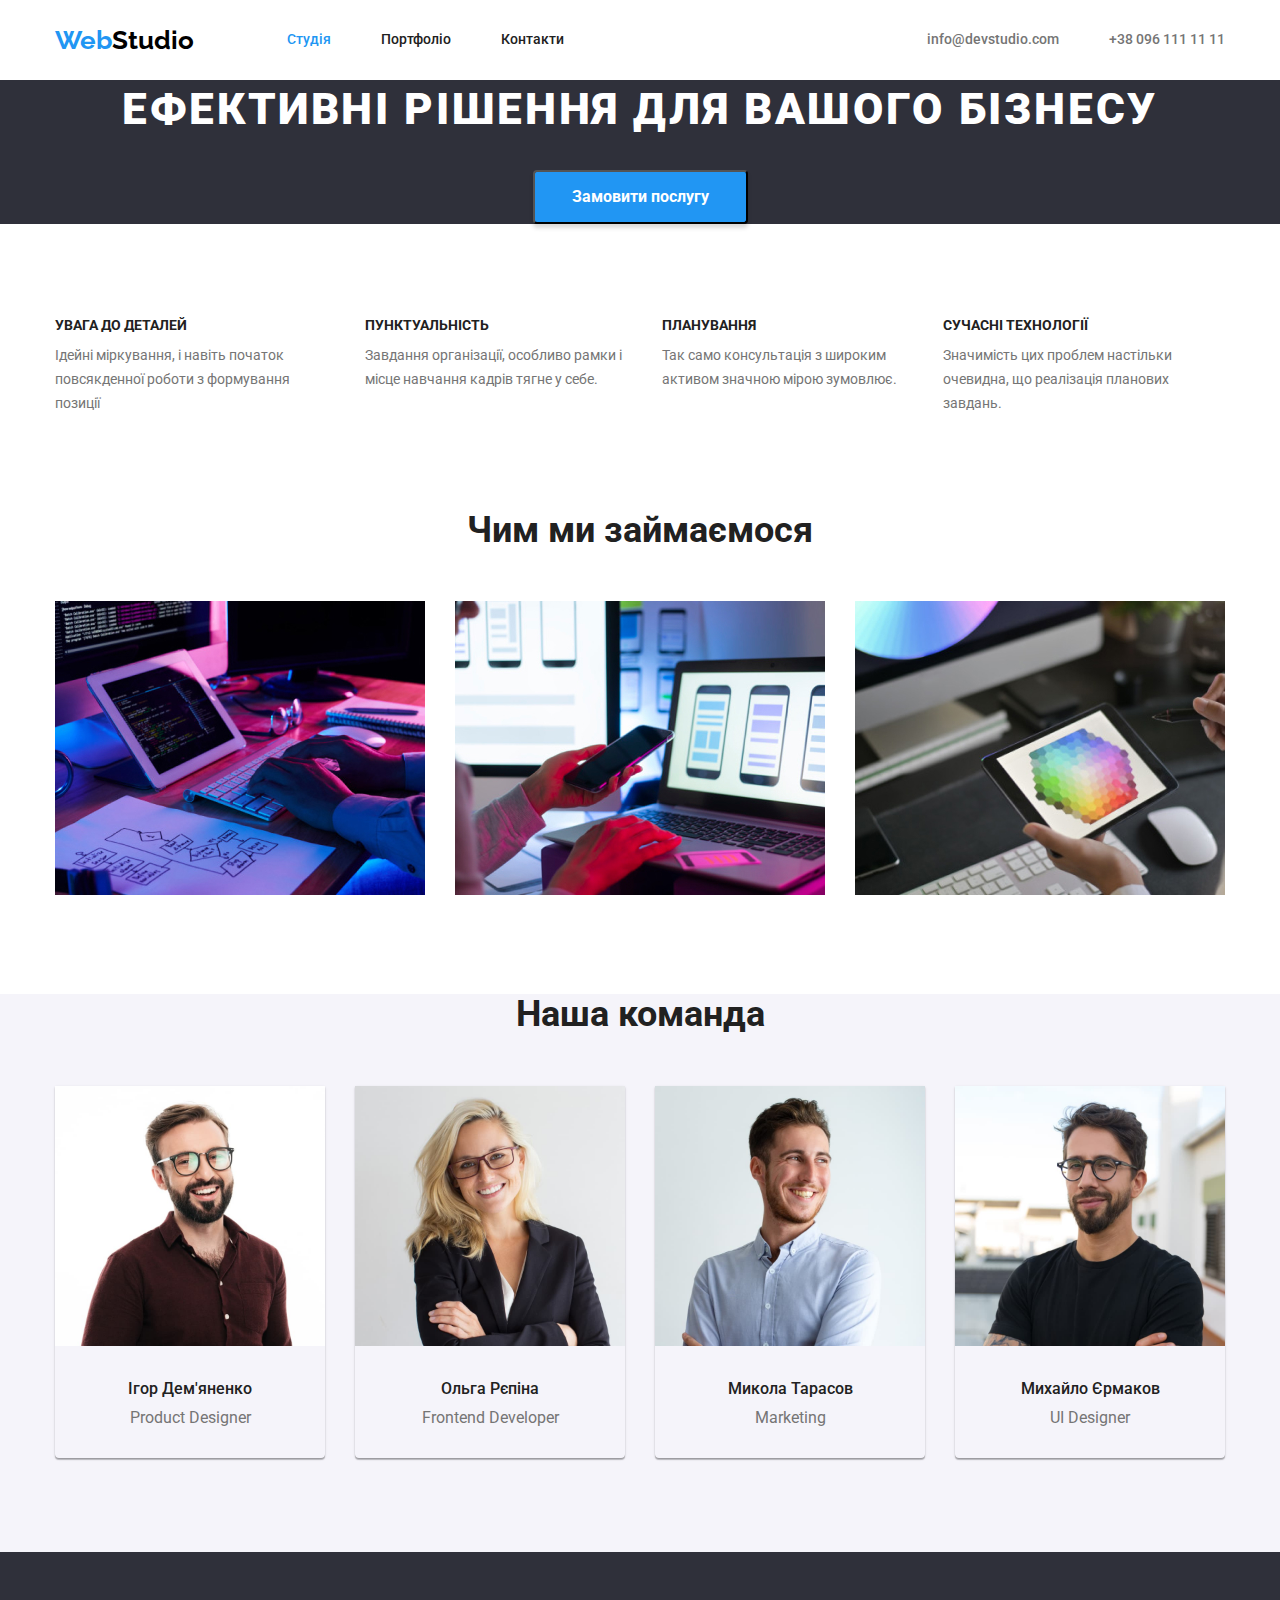
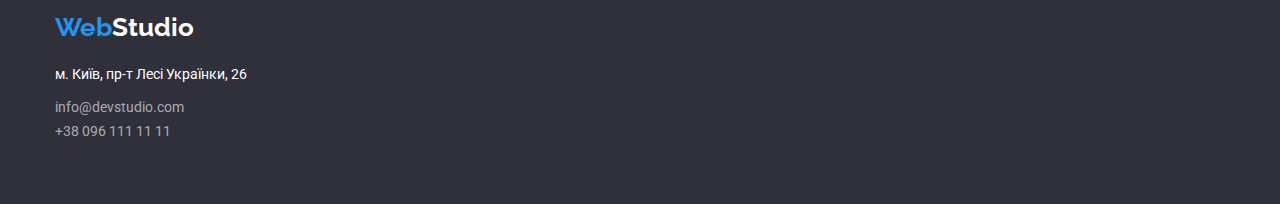
==== index.html @ 4d45c973 "start work" ====
<!DOCTYPE html>
<html lang="uk">

<head>
  <meta charset="UTF-8">
  <meta http-equiv="X-UA-Compatible" content="IE=edge">
  <meta name="viewport" content="width=device-width, initial-scale=1.0">
  <!-- <link rel="preconnect" href="https://fonts.googleapis.com">
  <link rel="preconnect" href="https://fonts.gstatic.com" crossorigin> -->
  <link href="https://fonts.googleapis.com/css2?family=Raleway:wght@700&family=Roboto:wght@400;500;700;900&display=swap"
    rel="stylesheet">
  <link rel="stylesheet" href="https://cdnjs.cloudflare.com/ajax/libs/modern-normalize/1.1.0/modern-normalize.min.css">
  <title>WebStudio Студия</title>
  <link rel="stylesheet" href="./css/styles.css">
</head>

<body>
  <!-- шапка сайта с навигацией -->
  <header class="page-header">
 <div class="container inner">
    <nav class="main-nav">
      <a href="./index.html" class="logo link">
        <p lang="en"><span>Web</span>Studio</p>
      </a>
      <ul class="site-nav list">
        <li class="item"><a href="./index.html" class="link current">
            Студія</a></li>
        <li class="item"><a href="./portfolio.html" class="link">Портфоліо</a></li>
        <li class="item"> <a href="" class="link">Контакти</a></li>
      </ul>
    </nav>
  
    <ul class="address-nav list">
      <li class="item"><a href="mailto:info@devstudio.com" class="link">info@devstudio.com</a></li>
      <li class="item"><a href="tel:+380961111111" class="link">+38 096 111 11 11</a></li>
    </ul>
  </div>
  </header>
  <main>
    <!-- секция 1 с фото рекламы -->
    <section class="deskription">
      <div class="containet">
      <h1 class="deskription-title">Ефективні рішення для вашого бізнесу</h1>
      <button type="button" class="deskription-button link">Замовити послугу</button>
    </div>
    </section>
    <!-- секция с описанием работы -->
    <section class="section">
      <div class="container">
      <!-- скрить заголовок -->
      <h2 class="section-title hide">особливості</h2>
      <ul class="feature-list list">
        <li class="item">
          <h3 class="title">УВАГА ДО ДЕТАЛЕЙ</h3>
          <p>
            Ідейні міркування, і навіть початок повсякденної роботи з
            формування позиції
          </p>
        </li>
        <li class="item">
          <h3 class="title">ПУНКТУАЛЬНІСТЬ</h3>
          <p>
            Завдання організації, особливо рамки і місце навчання кадрів тягне
            у себе.
          </p>
        </li>
        <li class="item">
          <h3 class="title">ПЛАНУВАННЯ</h3>
          <p>
            Так само консультація з широким активом значною мірою зумовлює.
          </p>
        </li>
        <li class="item">
          <h3 class="title">СУЧАСНІ ТЕХНОЛОГІЇ</h3>
          <p>
            Значимість цих проблем настільки очевидна, що реалізація планових
            завдань.
          </p>
        </li>
      </ul>
    </div>
    </section>
    <!-- секция с примерами работы -->
    <section class="section">
      <div class="container">
      <h2 class="section-title">Чим ми займаємося</h2>
      <ul class="work list">
        <li class="item">
          <img src="./images/box1.jpg" alt="Компьютерною розробкою" width="370">
        </li>
        <li class="item">
          <img src="./images/box2.jpg" alt="Розробка для мобільних" width="370">
        </li>
        <li class="item">
          <img src="./images/box3.jpg" alt="Розробка для планшетыв" width="370">
        </li>
      </ul>
    </div>
    </section>
    <!-- секция  о нас -->
    <section class="section about">
      <div class="container ">
      <h2 class="section-title">Наша команда</h2>
      <ul class="about-list list">
        <li class="item">
          <img src="./images/faсe12.jpg" alt="Ігор Дем'яненко" width="270">
          <h3 class="title">Ігор Дем'яненко</h3>
          <p lang="en">Product Designer</p>
        </li>
        <li class="item">
          <img src="./images/faсe22.jpg" alt="Ольга Рєпіна" width="270">
          <h3 class="title">Ольга Рєпіна</h3>
          <p lang="en">Frontend Developer</p>
        </li>
        <li class="item">
          <img src="./images/faсe32.jpg" alt="Микола Тарасов" width="270">
          <h3 class="title">Микола Тарасов</h3>
          <p lang="en">Marketing</p>
        </li>
        <li class="item">
          <img src="./images/faсe42.jpg" alt="Михайло Єрмаков" width="270">
          <h3 class="title">Михайло Єрмаков</h3>
          <p lang="en">UI Designer</p>
        </li>
      </ul>
    </div>
    </section>
  </main>
  <!-- футер -->
  <footer class="footer">
    <!-- <section> -->
      <div class="container">
    <a href="./index.html" class="footer-logo link"><span>Web</span>Studio</a>
    <address class="address-list">
      <p>м. Київ, пр-т Лесі Українки, 26</p>
      <ul class="footer-list list">
        <li><a href="mailto:info@devstudio.com" class="link">info@devstudio.com</a></li>
        <li><a href="tel:+380961111111" class="link">+38 096 111 11 11</a></li>
      </ul>
    </address>
  </div>
    <!-- </section> -->
  </footer>
</body>

</html>
---- css/styles.css ----
:root {
  --primary-text-color: #757575;
  --title-text-color: #212121;
  --accent-color: #2196f3;
  --white-color: #ffffff;
  --color-bg-footer: #2f303a;
  --color-about: #f5f4fa;
  --text-link-footer: rgba(255, 255, 255, 0.6);
  --text-logo-header: #000000;
  --color-box-shadow: 0px 4px 4px rgba(0, 0, 0, 0.15);
  --portfolio-card-borded: #eeeeee;
}

body {
  background-color: var(--white-color);
  color: var(--primary-text-color);
  font-family: "Roboto", sans-serif;
}

.link {
  text-decoration: none;
  color: inherit;
}

.list {
  list-style: none;
  padding: 0;
  margin: 0;
}
/* цвет основного текста #757575 */
/* вторичный цвет текста #212121 */
/* синий цвет #2196F3 */
/* цвет телефона и email футере rgba(255, 255, 255, 0.6); */
/* белый цвет #ffffff */
/* цвет лого в header #000000 */
/* цвет футера и мейн #2F303A; */
/* цвет секции о нас  #F5F4FA */

/* шапка сайта с навигацией  */
/* логотип */
/* .page-header{
  background-color: rgb(186, 208, 186);
} */
.container {
  margin-left: auto;
  margin-right: auto;
  width: 1200px;
  /* outline: 3px solid red; */
  padding-left: 15px;
  padding-right: 15px;
}
.logo {
  /* display: inline-block; */
  color: var(--text-logo-header);
  font-family: "Raleway", sans-serif;
  font-weight: 700;
  font-size: 26px;
  line-height: 1.19;
  /* background-color: green; */
}

.logo > p {
  margin: 0;
  padding: 0;
}
.logo span {
  color: var(--accent-color);
}

/* блок навигации */

.main-nav {
  display: flex;
  align-items: center;
}
.site-nav {
  display: flex;
  align-items: center;
  margin-left: 93px;
}
.site-nav .item + .item {
  margin-left: 50px;
}
/* .site-nav .item:not(:last-child){
  margin-right: 50px;

  background-color: green;
} */
.site-nav .link {
  display: block;
  color: var(--title-text-color);
  font-weight: 500;
  font-size: 14px;
  line-height: 1.14;
  padding: 32px 0 32px;
}

.site-nav .link:hover,
.site-nav .link:focus {
  color: var(--accent-color);
}

.site-nav .link.current {
  color: var(--accent-color);
}

/* блок адреса и телефона */
/* .address-nav{
  background-color: cyan;
} */

.address-nav {
  display: flex;
  align-items: center;
  margin-left: auto;
}
.address-nav .link {
  display: block;
  color: var(--primary-text-color);
  font-weight: 500;
  font-size: 14px;
  line-height: 1.14;
  padding: 32px 0 32px;
}

.address-nav .link:hover,
.address-nav .link:focus {
  color: var(--accent-color);
}

.address-nav .item + .item {
  margin-left: 50px;
}

.inner {
  display: flex;
  align-items: center;
}
/* блок майн */
/* блок секция */
/* Deskription */
.deskription {
  background-color: var(--color-bg-footer);
  text-align: center;
  margin-bottom: 94px;
}

.deskription-title {
  margin: 0;
  color: var(--white-color);
  background-color: var(--color-bg-footer);
  font-weight: 900;
  font-size: 44px;
  line-height: 1.36;
  text-align: center;
  letter-spacing: 0.06em;
  text-transform: uppercase;
}
/* button */
.deskription-button {
  display: inline-block;
  margin-top: 30px;
  min-width: 215px;
  box-shadow: var(--color-box-shadow);
  border-radius: 4px;
  padding: 10px 32px;

  color: var(--white-color);
  background-color: var(--accent-color);
  font-weight: 700;
  font-size: 16px;
  line-height: 1.88;
  cursor: pointer;
  text-align: center;
}

/* цвет заголовков всех секций */
.section-title {
  color: var(--title-text-color);
  font-weight: 700;
  font-size: 36px;
  line-height: 1.16;
  text-align: center;
  margin: 0 0 50px;
  padding: 0;
}

.hide {
  display: none;
}

/* feature */
.section {
  padding-bottom: 94px;
}

.feature-list p {
  margin: 0;
  padding: 0;
}

.feature-list {
  display: flex;
  margin: 0;
  padding: 0;
  color: var(--primary-text-color);
  font-weight: 400;
  font-size: 14px;
  line-height: 1.71;
}
.feature-list .item + .item {
  margin-left: 30px;
}
.feature-list .title {
  margin: 0 0 10px;
  color: var(--title-text-color);
  font-weight: 700;
  font-size: 14px;
  line-height: 1.14;
  text-transform: uppercase;
}
/* work */
.work {
  display: flex;
}
.work .item + .item {
  margin-left: 30px;
}
/* about */
.about {
  background-color: var(--color-about);
}

.about-list {
  display: flex;
  color: var(--primary-text-color);
  font-weight: 400;
  font-size: 16px;
  line-height: 1.18;
  text-align: center;
}

.about-list .title {
  color: var(--title-text-color);
  font-weight: 500;
  font-size: 16px;
  line-height: 1.18;
  text-align: center;
  margin: 30px 0 0 0;
}
.about-list .item {
  box-shadow: 0px 1px 3px rgba(0, 0, 0, 0.12), 0px 1px 1px rgba(0, 0, 0, 0.14),
    0px 2px 1px rgba(0, 0, 0, 0.2);
  border-radius: 0px 0px 4px 4px;
}
.about-list p {
  margin: 10px 0 30px 0;
}

.about-list .item + .item {
  margin-left: 30px;
}
/* footer */
.footer {
  background-color: var(--color-bg-footer);
}

.footer-logo {
  display: inline-block;
  color: var(--white-color);
  font-family: "Raleway", sans-serif;
  font-weight: 700;
  font-size: 26px;
  line-height: 1.19;
  margin-top: 60px;
}

.footer-logo span {
  color: var(--accent-color);
}

.address-list {
  color: var(--white-color);
  font-weight: 400;
  font-size: 14px;
  line-height: 1.71;
  font-style: normal;
  margin-top: 20px;
}
.address-list p {
  margin: 9px 0 0 0;
}

.address-list .link {
  display: inline-block;
  color: var(--text-link-footer);
}

.footer-list {
  margin: 9px 0 0 0;
  padding-bottom: 60px;

  font-weight: 400;
  font-size: 14px;
  line-height: 1.71;
  font-style: normal;
}
.footer-list .link:hover,
.footer-list .link:focus {
  color: var(--accent-color);
}

/* PORTFOLIO */
.portfolio-box {
  padding-top: 79px;
  padding-bottom: 94px;
}
.section-filtr {
  display: flex;
  align-items: center;
  justify-content: center;
  margin-bottom: 50px;
}
.btn {
  display: inline-block;
  color: var(--title-text-color);
  background-color: var(--color-about);
  font-weight: 500;
  font-size: 16px;
  line-height: 1.62;
  text-align: center;
  cursor: pointer;
  min-width: 73px;
  padding: 6px 22px;

  border-radius: 4px;
  border: transparent;
}

.btn.primary {
  color: var(--white-color);
  background-color: var(--accent-color);
  box-shadow: 0px 3px 1px rgba(0, 0, 0, 0.1), 0px 1px 2px rgba(0, 0, 0, 0.08),
    0px 2px 2px rgba(0, 0, 0, 0.12);
}

.btn.secondary {
  color: var(--title-text-color);
  background-color: var(--color-about);
}
.section-filtr .btn:hover,
.section-filtr .btn:focus {
  color: var(--white-color);
  background-color: var(--accent-color);
  box-shadow: 0px 3px 1px rgba(0, 0, 0, 0.1), 0px 1px 2px rgba(0, 0, 0, 0.08),
    0px 2px 2px rgba(0, 0, 0, 0.12);
}

.section-filtr .item + .item {
  margin-left: 8px;
}
/* стили карточек */
.portfolio-list {
  display: flex;
  flex-wrap: wrap;

  /* justify-content: space-between; */
}
.portfolio-list .wrapper {
  font-size: 16px;
}
.portfolio-list .title {
  color: var(--title-text-color);
  font-weight: 700;
  font-size: 18px;
  line-height: 2;
  margin: 20px 0 0 0;
}
.portfolio-list p {
  margin: 4px 0 20px 0;
}
.portfolio-item {
  width: 370px;
  margin-right: 30px;
  margin-bottom: 30px;

  border: 1px solid var(--portfolio-card-borded);
}
.portfolio-item:nth-child(3n) {
  margin-right: 0;
}

.portfolio-item:nth-last-child(-n + 3) {
  margin-bottom: 0;
}
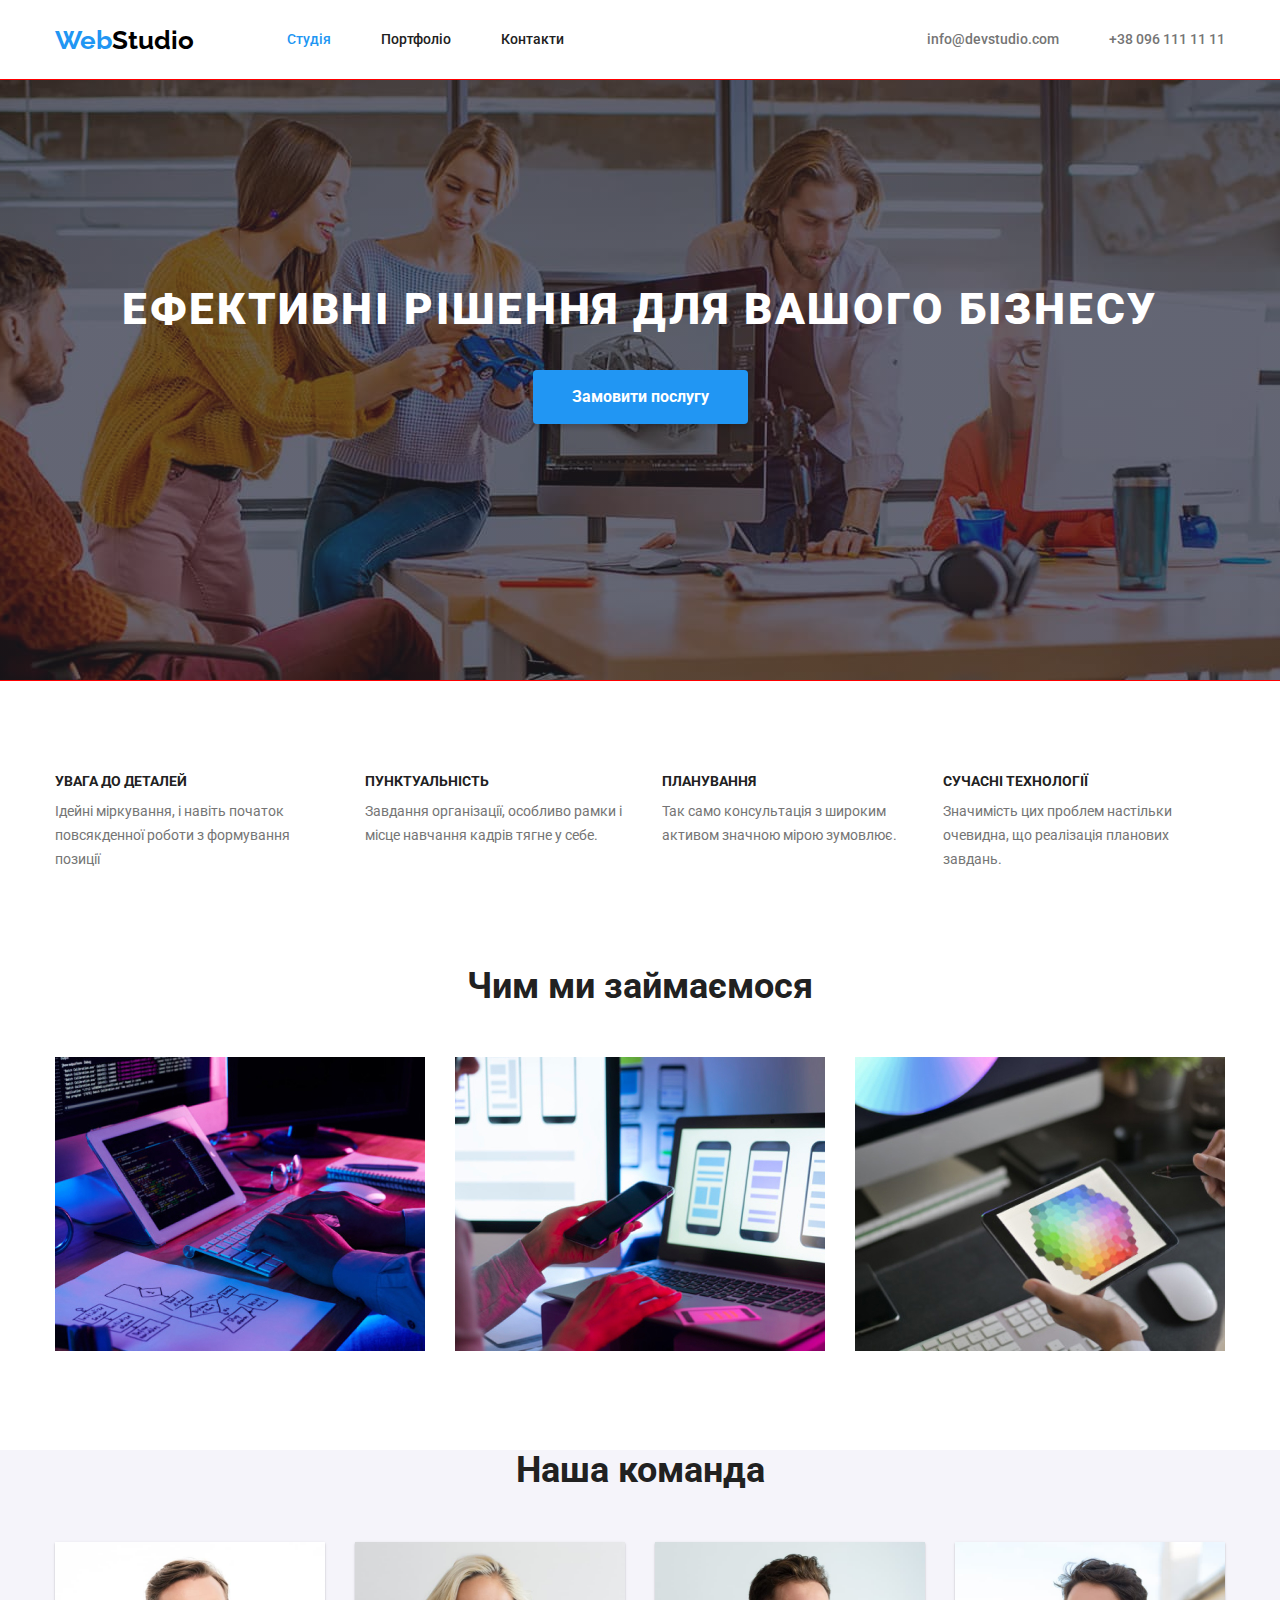
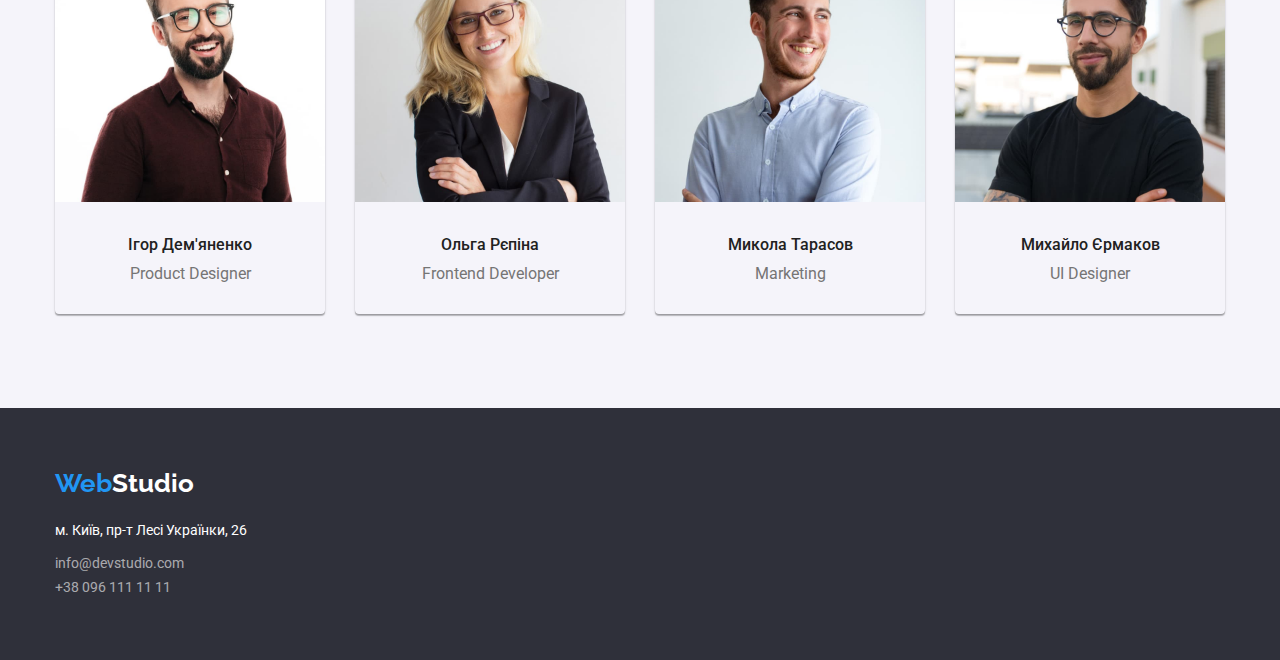
==== commit 64d6699b: "add icon" ====
--- a/index.html
+++ b/index.html
@@ -17,128 +17,128 @@
 <body>
   <!-- шапка сайта с навигацией -->
   <header class="page-header">
- <div class="container inner">
-    <nav class="main-nav">
-      <a href="./index.html" class="logo link">
-        <p lang="en"><span>Web</span>Studio</p>
-      </a>
-      <ul class="site-nav list">
-        <li class="item"><a href="./index.html" class="link current">
-            Студія</a></li>
-        <li class="item"><a href="./portfolio.html" class="link">Портфоліо</a></li>
-        <li class="item"> <a href="" class="link">Контакти</a></li>
+    <div class="container inner">
+      <nav class="main-nav">
+        <a href="./index.html" class="logo link">
+          <p lang="en"><span>Web</span>Studio</p>
+        </a>
+        <ul class="site-nav list">
+          <li class="item"><a href="./index.html" class="link current">
+              Студія</a></li>
+          <li class="item"><a href="./portfolio.html" class="link">Портфоліо</a></li>
+          <li class="item"> <a href="" class="link">Контакти</a></li>
+        </ul>
+      </nav>
+
+      <ul class="address-nav list">
+        <li class="item"><a href="mailto:info@devstudio.com" class="link">info@devstudio.com</a></li>
+        <li class="item"><a href="tel:+380961111111" class="link">+38 096 111 11 11</a></li>
       </ul>
-    </nav>
-  
-    <ul class="address-nav list">
-      <li class="item"><a href="mailto:info@devstudio.com" class="link">info@devstudio.com</a></li>
-      <li class="item"><a href="tel:+380961111111" class="link">+38 096 111 11 11</a></li>
-    </ul>
-  </div>
+    </div>
   </header>
   <main>
     <!-- секция 1 с фото рекламы -->
-    <section class="deskription">
+    <section class="deskription overlay">
       <div class="containet">
-      <h1 class="deskription-title">Ефективні рішення для вашого бізнесу</h1>
-      <button type="button" class="deskription-button link">Замовити послугу</button>
-    </div>
+        <h1 class="deskription-title">Ефективні рішення для вашого бізнесу</h1>
+        <button type="button" class="deskription-button link">Замовити послугу</button>
+      </div>
     </section>
     <!-- секция с описанием работы -->
     <section class="section">
       <div class="container">
-      <!-- скрить заголовок -->
-      <h2 class="section-title hide">особливості</h2>
-      <ul class="feature-list list">
-        <li class="item">
-          <h3 class="title">УВАГА ДО ДЕТАЛЕЙ</h3>
-          <p>
-            Ідейні міркування, і навіть початок повсякденної роботи з
-            формування позиції
-          </p>
-        </li>
-        <li class="item">
-          <h3 class="title">ПУНКТУАЛЬНІСТЬ</h3>
-          <p>
-            Завдання організації, особливо рамки і місце навчання кадрів тягне
-            у себе.
-          </p>
-        </li>
-        <li class="item">
-          <h3 class="title">ПЛАНУВАННЯ</h3>
-          <p>
-            Так само консультація з широким активом значною мірою зумовлює.
-          </p>
-        </li>
-        <li class="item">
-          <h3 class="title">СУЧАСНІ ТЕХНОЛОГІЇ</h3>
-          <p>
-            Значимість цих проблем настільки очевидна, що реалізація планових
-            завдань.
-          </p>
-        </li>
-      </ul>
-    </div>
+        <!-- скрить заголовок -->
+        <h2 class="section-title hide">особливості</h2>
+        <ul class="feature-list list">
+          <li class="item">
+            <h3 class="title">УВАГА ДО ДЕТАЛЕЙ</h3>
+            <p>
+              Ідейні міркування, і навіть початок повсякденної роботи з
+              формування позиції
+            </p>
+          </li>
+          <li class="item">
+            <h3 class="title">ПУНКТУАЛЬНІСТЬ</h3>
+            <p>
+              Завдання організації, особливо рамки і місце навчання кадрів тягне
+              у себе.
+            </p>
+          </li>
+          <li class="item">
+            <h3 class="title">ПЛАНУВАННЯ</h3>
+            <p>
+              Так само консультація з широким активом значною мірою зумовлює.
+            </p>
+          </li>
+          <li class="item">
+            <h3 class="title">СУЧАСНІ ТЕХНОЛОГІЇ</h3>
+            <p>
+              Значимість цих проблем настільки очевидна, що реалізація планових
+              завдань.
+            </p>
+          </li>
+        </ul>
+      </div>
     </section>
     <!-- секция с примерами работы -->
     <section class="section">
       <div class="container">
-      <h2 class="section-title">Чим ми займаємося</h2>
-      <ul class="work list">
-        <li class="item">
-          <img src="./images/box1.jpg" alt="Компьютерною розробкою" width="370">
-        </li>
-        <li class="item">
-          <img src="./images/box2.jpg" alt="Розробка для мобільних" width="370">
-        </li>
-        <li class="item">
-          <img src="./images/box3.jpg" alt="Розробка для планшетыв" width="370">
-        </li>
-      </ul>
-    </div>
+        <h2 class="section-title">Чим ми займаємося</h2>
+        <ul class="work list">
+          <li class="item">
+            <img src="./images/box1.jpg" alt="Компьютерною розробкою" width="370">
+          </li>
+          <li class="item">
+            <img src="./images/box2.jpg" alt="Розробка для мобільних" width="370">
+          </li>
+          <li class="item">
+            <img src="./images/box3.jpg" alt="Розробка для планшетыв" width="370">
+          </li>
+        </ul>
+      </div>
     </section>
     <!-- секция  о нас -->
     <section class="section about">
       <div class="container ">
-      <h2 class="section-title">Наша команда</h2>
-      <ul class="about-list list">
-        <li class="item">
-          <img src="./images/faсe12.jpg" alt="Ігор Дем'яненко" width="270">
-          <h3 class="title">Ігор Дем'яненко</h3>
-          <p lang="en">Product Designer</p>
-        </li>
-        <li class="item">
-          <img src="./images/faсe22.jpg" alt="Ольга Рєпіна" width="270">
-          <h3 class="title">Ольга Рєпіна</h3>
-          <p lang="en">Frontend Developer</p>
-        </li>
-        <li class="item">
-          <img src="./images/faсe32.jpg" alt="Микола Тарасов" width="270">
-          <h3 class="title">Микола Тарасов</h3>
-          <p lang="en">Marketing</p>
-        </li>
-        <li class="item">
-          <img src="./images/faсe42.jpg" alt="Михайло Єрмаков" width="270">
-          <h3 class="title">Михайло Єрмаков</h3>
-          <p lang="en">UI Designer</p>
-        </li>
-      </ul>
-    </div>
+        <h2 class="section-title">Наша команда</h2>
+        <ul class="about-list list">
+          <li class="item">
+            <img src="./images/faсe12.jpg" alt="Ігор Дем'яненко" width="270">
+            <h3 class="title">Ігор Дем'яненко</h3>
+            <p lang="en">Product Designer</p>
+          </li>
+          <li class="item">
+            <img src="./images/faсe22.jpg" alt="Ольга Рєпіна" width="270">
+            <h3 class="title">Ольга Рєпіна</h3>
+            <p lang="en">Frontend Developer</p>
+          </li>
+          <li class="item">
+            <img src="./images/faсe32.jpg" alt="Микола Тарасов" width="270">
+            <h3 class="title">Микола Тарасов</h3>
+            <p lang="en">Marketing</p>
+          </li>
+          <li class="item">
+            <img src="./images/faсe42.jpg" alt="Михайло Єрмаков" width="270">
+            <h3 class="title">Михайло Єрмаков</h3>
+            <p lang="en">UI Designer</p>
+          </li>
+        </ul>
+      </div>
     </section>
   </main>
   <!-- футер -->
   <footer class="footer">
     <!-- <section> -->
-      <div class="container">
-    <a href="./index.html" class="footer-logo link"><span>Web</span>Studio</a>
-    <address class="address-list">
-      <p>м. Київ, пр-т Лесі Українки, 26</p>
-      <ul class="footer-list list">
-        <li><a href="mailto:info@devstudio.com" class="link">info@devstudio.com</a></li>
-        <li><a href="tel:+380961111111" class="link">+38 096 111 11 11</a></li>
-      </ul>
-    </address>
-  </div>
+    <div class="container">
+      <a href="./index.html" class="footer-logo link"><span>Web</span>Studio</a>
+      <address class="address-list">
+        <p>м. Київ, пр-т Лесі Українки, 26</p>
+        <ul class="footer-list list">
+          <li><a href="mailto:info@devstudio.com" class="link">info@devstudio.com</a></li>
+          <li><a href="tel:+380961111111" class="link">+38 096 111 11 11</a></li>
+        </ul>
+      </address>
+    </div>
     <!-- </section> -->
   </footer>
 </body>
--- a/css/styles.css
+++ b/css/styles.css
@@ -140,6 +140,7 @@
 /* блок секция */
 /* Deskription */
 .deskription {
+  padding-top: 200px;
   background-color: var(--color-bg-footer);
   text-align: center;
   margin-bottom: 94px;
@@ -148,13 +149,24 @@
 .deskription-title {
   margin: 0;
   color: var(--white-color);
-  background-color: var(--color-bg-footer);
   font-weight: 900;
   font-size: 44px;
   line-height: 1.36;
   text-align: center;
   letter-spacing: 0.06em;
   text-transform: uppercase;
+}
+
+.overlay{
+  height: 600px;
+  max-width: 1600px;
+  margin-left: auto;
+  margin-right: auto;
+  background-image:linear-gradient(to right, rgba(47, 48, 58, 0.4), rgba(47, 48, 58, 0.4)),url(../images/hero2.jpg);
+  background-size:cover;
+  background-repeat: no-repeat;
+  background-position: center;
+  outline: 1px solid red;
 }
 /* button */
 .deskription-button {
@@ -164,7 +176,7 @@
   box-shadow: var(--color-box-shadow);
   border-radius: 4px;
   padding: 10px 32px;
-
+border-color: transparent;
   color: var(--white-color);
   background-color: var(--accent-color);
   font-weight: 700;
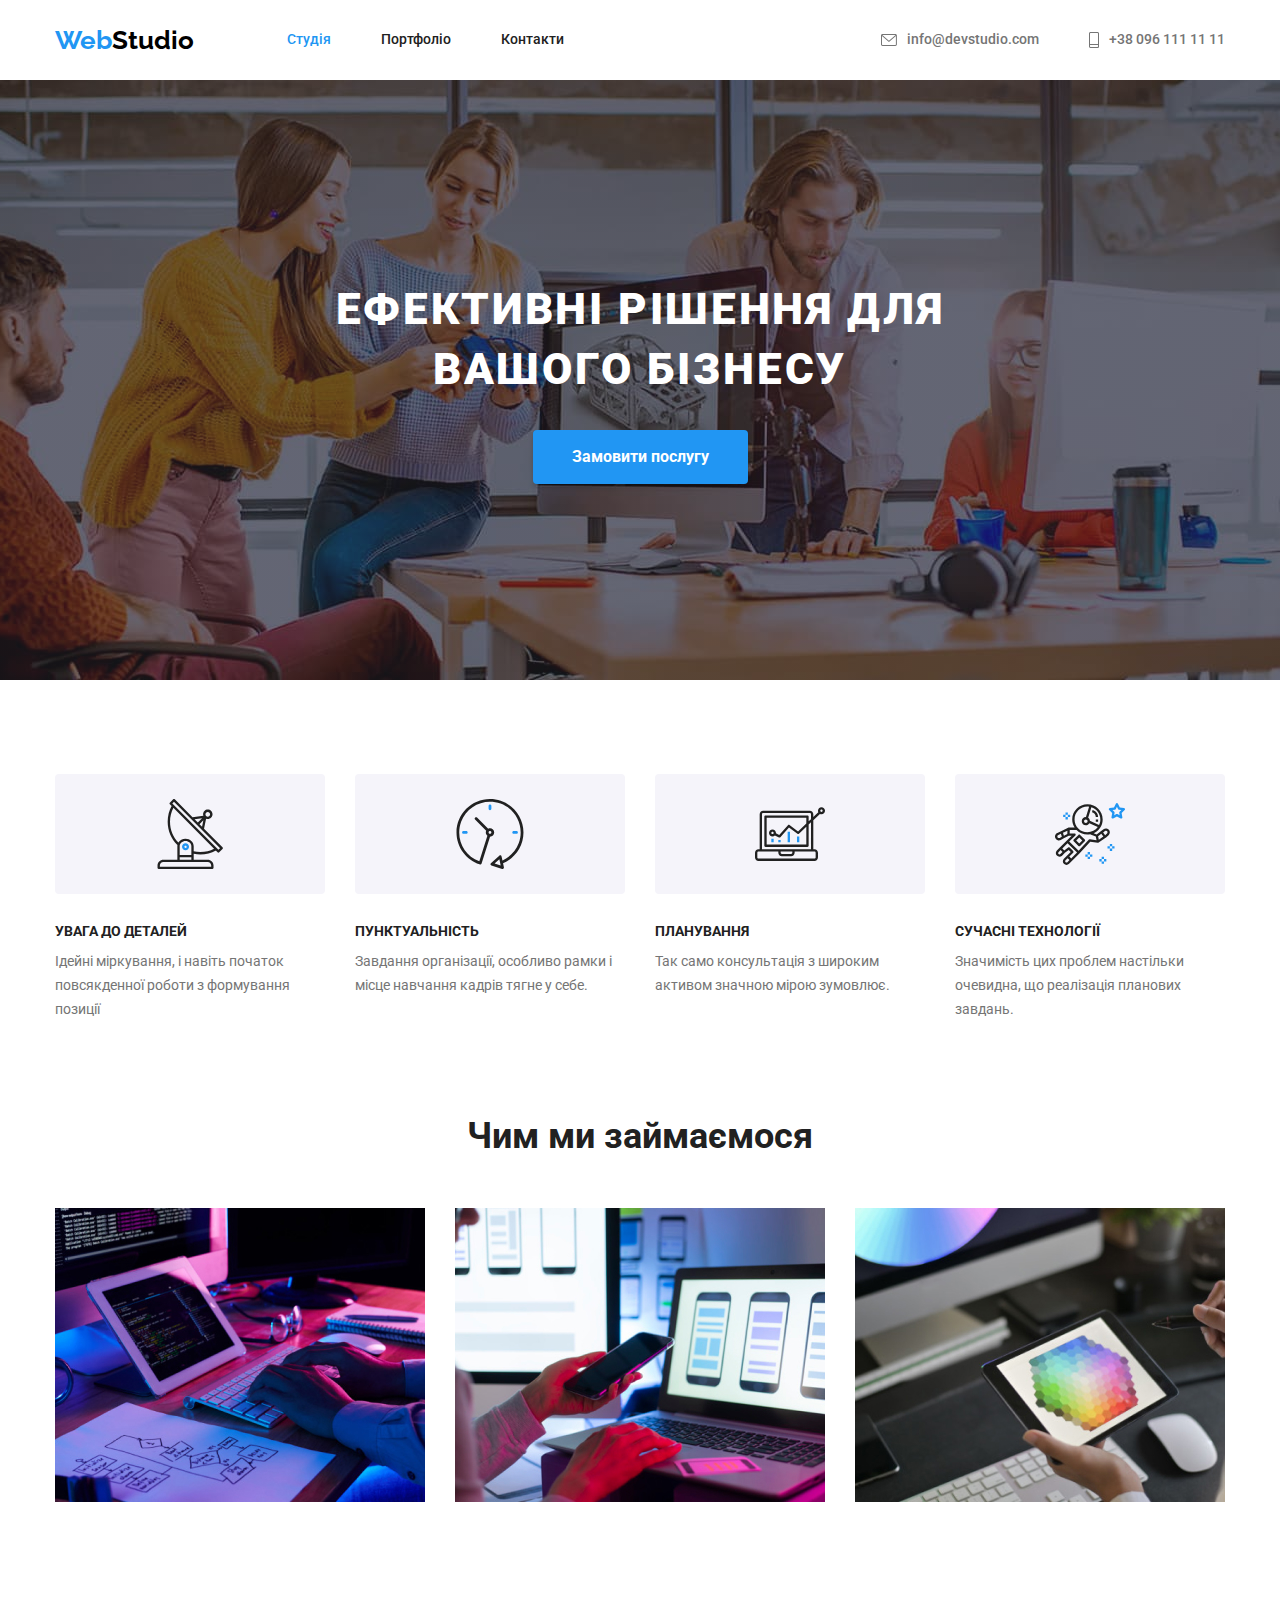
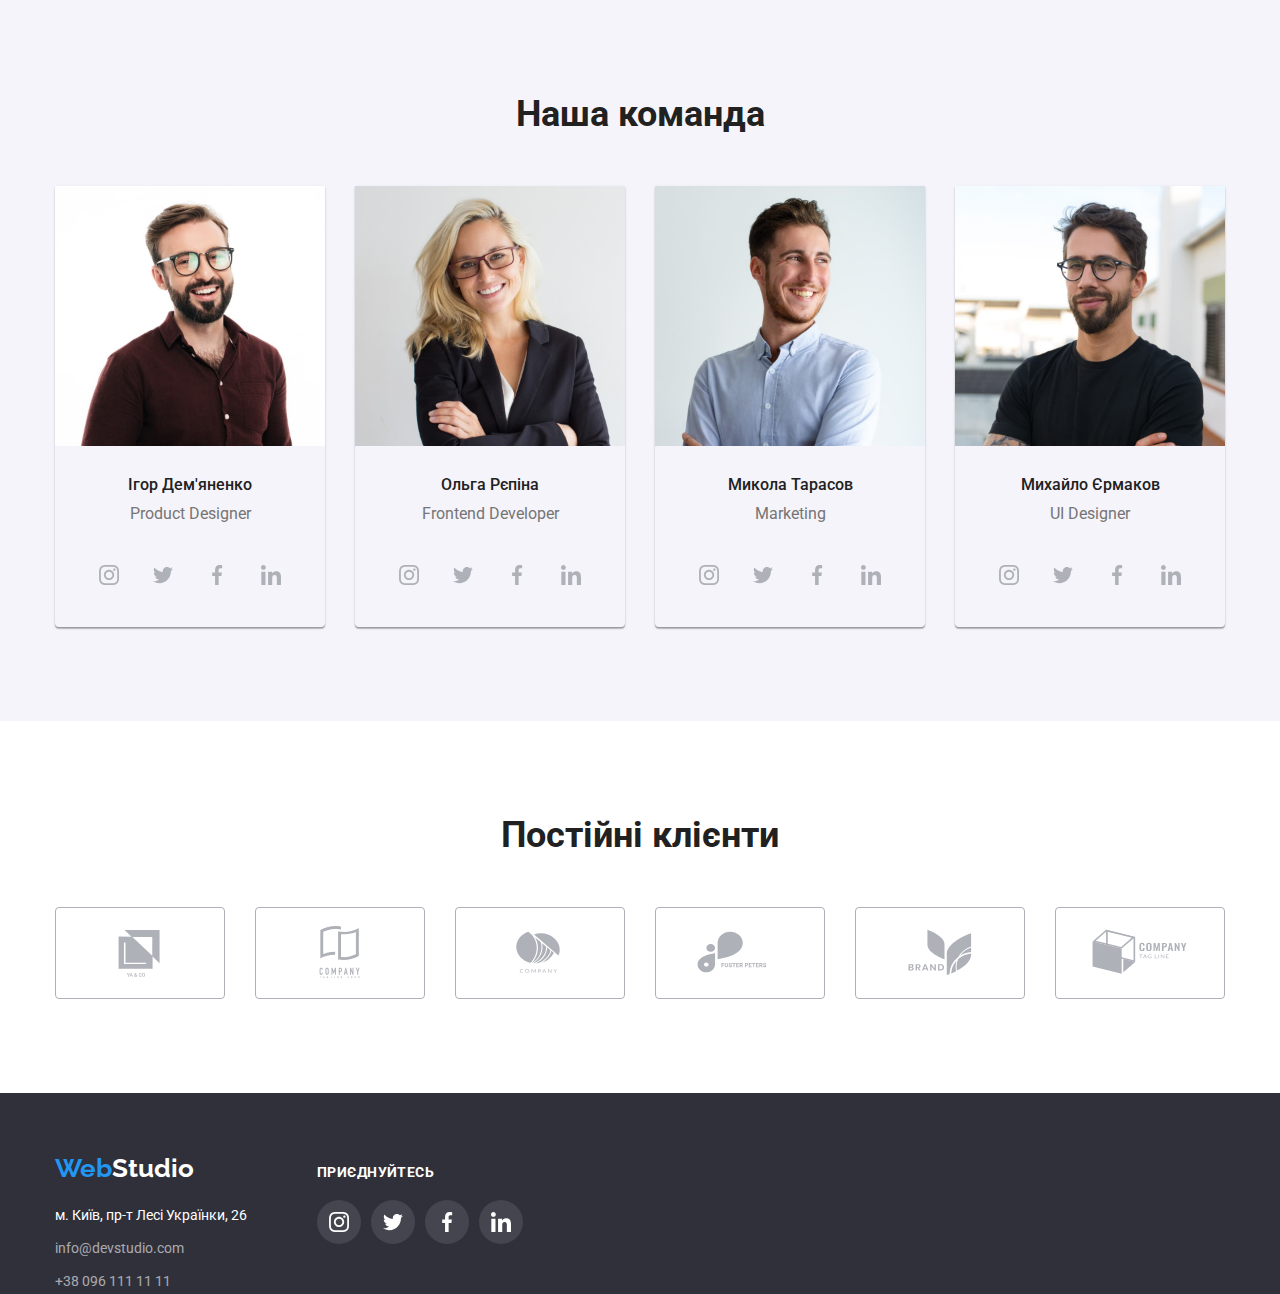
==== commit c3a20af4: "finish homework 4" ====
--- a/index.html
+++ b/index.html
@@ -31,8 +31,20 @@
       </nav>
 
       <ul class="address-nav list">
-        <li class="item"><a href="mailto:info@devstudio.com" class="link">info@devstudio.com</a></li>
-        <li class="item"><a href="tel:+380961111111" class="link">+38 096 111 11 11</a></li>
+        <li class="item">
+          <a href="mailto:info@devstudio.com" class="link">
+            <svg class="mail">
+              <use href="./images/sprite.svg#mail"></use>
+            </svg>
+            info@devstudio.com</a>
+        </li>
+        <li class="item">
+          <a href="tel:+380961111111" class="link">
+            <svg class="phone">
+              <use href="./images/sprite.svg#phone"></use>
+            </svg>
+            +38 096 111 11 11</a>
+        </li>
       </ul>
     </div>
   </header>
@@ -51,6 +63,11 @@
         <h2 class="section-title hide">особливості</h2>
         <ul class="feature-list list">
           <li class="item">
+            <div class="wrapper">
+              <svg class="icon">
+                <use href="./images/sprite.svg#antenna"></use>
+              </svg>
+            </div>
             <h3 class="title">УВАГА ДО ДЕТАЛЕЙ</h3>
             <p>
               Ідейні міркування, і навіть початок повсякденної роботи з
@@ -58,6 +75,11 @@
             </p>
           </li>
           <li class="item">
+            <div class="wrapper">
+              <svg class="icon">
+                <use href="./images/sprite.svg#clock"></use>
+              </svg>
+            </div>
             <h3 class="title">ПУНКТУАЛЬНІСТЬ</h3>
             <p>
               Завдання організації, особливо рамки і місце навчання кадрів тягне
@@ -65,12 +87,22 @@
             </p>
           </li>
           <li class="item">
+            <div class="wrapper">
+              <svg class="icon">
+                <use href="./images/sprite.svg#diagram"></use>
+              </svg>
+            </div>
             <h3 class="title">ПЛАНУВАННЯ</h3>
             <p>
               Так само консультація з широким активом значною мірою зумовлює.
             </p>
           </li>
           <li class="item">
+            <div class="wrapper">
+              <svg class="icon">
+                <use href="./images/sprite.svg#astronaut"></use>
+              </svg>
+            </div>
             <h3 class="title">СУЧАСНІ ТЕХНОЛОГІЇ</h3>
             <p>
               Значимість цих проблем настільки очевидна, що реалізація планових
@@ -106,38 +138,185 @@
             <img src="./images/faсe12.jpg" alt="Ігор Дем'яненко" width="270">
             <h3 class="title">Ігор Дем'яненко</h3>
             <p lang="en">Product Designer</p>
+            <div class="social">
+              <ul class="social-list list">
+                <li class="items"> <a class="social-link" href=""><svg class="social-icon">
+                      <use href="./images/sprite.svg#instagram"></use>
+                    </svg>
+                  </a> </li>
+                <li class="items"> <a class="social-link" href=""><svg class="social-icon">
+                      <use href="./images/sprite.svg#twitter"></use>
+                    </svg>
+                  </a> </li>
+                <li class="items"> <a class="social-link" href=""><svg class="social-icon">
+                      <use href="./images/sprite.svg#facebook"></use>
+                    </svg>
+                  </a> </li>
+                <li class="items"> <a class="social-link" href=""><svg class="social-icon">
+                      <use href="./images/sprite.svg#linkedin"></use>
+                    </svg>
+                  </a> </li>
+              </ul>
+            </div>
           </li>
           <li class="item">
             <img src="./images/faсe22.jpg" alt="Ольга Рєпіна" width="270">
             <h3 class="title">Ольга Рєпіна</h3>
             <p lang="en">Frontend Developer</p>
+            <div class="social">
+              <ul class="social-list list">
+                <li class="items"> <a class="social-link" href=""><svg class="social-icon">
+                      <use href="./images/sprite.svg#instagram"></use>
+                    </svg>
+                  </a> </li>
+                <li class="items"> <a class="social-link" href=""><svg class="social-icon">
+                      <use href="./images/sprite.svg#twitter"></use>
+                    </svg>
+                  </a> </li>
+                <li class="items"> <a class="social-link" href=""><svg class="social-icon">
+                      <use href="./images/sprite.svg#facebook"></use>
+                    </svg>
+                  </a> </li>
+                <li class="items"> <a class="social-link" href=""><svg class="social-icon">
+                      <use href="./images/sprite.svg#linkedin"></use>
+                    </svg>
+                  </a> </li>
+              </ul>
+            </div>
           </li>
           <li class="item">
             <img src="./images/faсe32.jpg" alt="Микола Тарасов" width="270">
             <h3 class="title">Микола Тарасов</h3>
             <p lang="en">Marketing</p>
+            <div class="social">
+              <ul class="social-list list">
+                <li class="items"> <a class="social-link" href=""><svg class="social-icon">
+                      <use href="./images/sprite.svg#instagram"></use>
+                    </svg>
+                  </a> </li>
+                <li class="items"> <a class="social-link" href=""><svg class="social-icon">
+                      <use href="./images/sprite.svg#twitter"></use>
+                    </svg>
+                  </a> </li>
+                <li class="items"> <a class="social-link" href=""><svg class="social-icon">
+                      <use href="./images/sprite.svg#facebook"></use>
+                    </svg>
+                  </a> </li>
+                <li class="items"> <a class="social-link" href=""><svg class="social-icon">
+                      <use href="./images/sprite.svg#linkedin"></use>
+                    </svg>
+                  </a> </li>
+              </ul>
+            </div>
           </li>
           <li class="item">
             <img src="./images/faсe42.jpg" alt="Михайло Єрмаков" width="270">
             <h3 class="title">Михайло Єрмаков</h3>
             <p lang="en">UI Designer</p>
-          </li>
-        </ul>
-      </div>
+            <div class="social">
+              <ul class="social-list list">
+                <li class="items"> <a class="social-link" href=""><svg class="social-icon">
+                      <use href="./images/sprite.svg#instagram"></use>
+                    </svg>
+                  </a> </li>
+                <li class="items"> <a class="social-link" href=""><svg class="social-icon">
+                      <use href="./images/sprite.svg#twitter"></use>
+                    </svg>
+                  </a> </li>
+                <li class="items"> <a class="social-link" href=""><svg class="social-icon">
+                      <use href="./images/sprite.svg#facebook"></use>
+                    </svg>
+                  </a> </li>
+                <li class="items"> <a class="social-link" href=""><svg class="social-icon">
+                      <use href="./images/sprite.svg#linkedin"></use>
+                    </svg>
+                  </a> </li>
+              </ul>
+            </div>
+          </li>
+        </ul>
+      </div>
+    </section>
+    <!-- постійні клієнти -->
+    <section class="section client">
+      <div class="container">
+        <h2 class="section-title">Постійні клієнти</h2>
+        <ul class="client-list list">
+          <li class="item"><a class="client-link link" href="">
+              <svg class="icon">
+                <use href="./images/sprite.svg#LogoYaCo1"></use>
+              </svg></a>
+          </li>
+          <li class="item"><a class="client-link link" href="">
+              <svg class="icon">
+                <use href="./images/sprite.svg#LogoTagL2"></use>
+              </svg></a>
+          </li>
+          <li class="item"><a class="client-link link" href="">
+              <svg class="icon">
+                <use href="./images/sprite.svg#logocomp3"></use>
+              </svg></a>
+          </li>
+          <li class="item"><a class="client-link link" href="">
+              <svg class="icon">
+                <use href="./images/sprite.svg#LogoFost4"></use>
+              </svg></a>
+          </li>
+          <li class="item"><a class="client-link link" href="">
+              <svg class="icon">
+                <use href="./images/sprite.svg#logobran"></use>
+              </svg></a>
+          </li>
+          <li class="item"><a class="client-link link" href="">
+              <svg class="icon">
+                <use href="./images/sprite.svg#LogoTag6"></use>
+              </svg></a>
+          </li>
+        </ul>
+      </div>
+
     </section>
   </main>
   <!-- футер -->
   <footer class="footer">
     <!-- <section> -->
-    <div class="container">
-      <a href="./index.html" class="footer-logo link"><span>Web</span>Studio</a>
-      <address class="address-list">
-        <p>м. Київ, пр-т Лесі Українки, 26</p>
-        <ul class="footer-list list">
-          <li><a href="mailto:info@devstudio.com" class="link">info@devstudio.com</a></li>
-          <li><a href="tel:+380961111111" class="link">+38 096 111 11 11</a></li>
-        </ul>
-      </address>
+
+    <div class="container ">
+      <div class="holder">
+        <div class="address">
+          <a href="./index.html" class="footer-logo link"><span>Web</span>Studio</a>
+          <address class="address-list">
+            <p>м. Київ, пр-т Лесі Українки, 26</p>
+            <ul class="footer-list list">
+              <li><a href="mailto:info@devstudio.com" class="link">info@devstudio.com</a></li>
+              <li><a href="tel:+380961111111" class="link">+38 096 111 11 11</a></li>
+            </ul>
+          </address>
+        </div>
+        <div class="attach">
+          <h2 class="attach-title">приєднуйтесь</h2>
+          <div class="social">
+            <ul class="social-list list">
+              <li class="items"> <a class="attach-social-link" href=""><svg class="social-icon">
+                    <use href="./images/sprite.svg#instagram"></use>
+                  </svg>
+                </a> </li>
+              <li class="items"> <a class="attach-social-link" href=""><svg class="social-icon">
+                    <use href="./images/sprite.svg#twitter"></use>
+                  </svg>
+                </a> </li>
+              <li class="items"> <a class="attach-social-link" href=""><svg class="social-icon">
+                    <use href="./images/sprite.svg#facebook"></use>
+                  </svg>
+                </a> </li>
+              <li class="items"> <a class="attach-social-link" href=""><svg class="social-icon">
+                    <use href="./images/sprite.svg#linkedin"></use>
+                  </svg>
+                </a> </li>
+            </ul>
+          </div>
+        </div>
+      </div>
     </div>
     <!-- </section> -->
   </footer>
--- a/css/styles.css
+++ b/css/styles.css
@@ -9,6 +9,8 @@
   --text-logo-header: #000000;
   --color-box-shadow: 0px 4px 4px rgba(0, 0, 0, 0.15);
   --portfolio-card-borded: #eeeeee;
+  --color-icon-primary: #afb1b8;
+  --color-attach-bg: rgba(255, 255, 255, 0.1);
 }
 
 body {
@@ -49,6 +51,7 @@
   padding-left: 15px;
   padding-right: 15px;
 }
+
 .logo {
   /* display: inline-block; */
   color: var(--text-logo-header);
@@ -63,29 +66,32 @@
   margin: 0;
   padding: 0;
 }
+
 .logo span {
   color: var(--accent-color);
 }
 
 /* блок навигации */
+.inner {
+  display: flex;
+  align-items: center;
+}
 
 .main-nav {
   display: flex;
   align-items: center;
 }
+
 .site-nav {
   display: flex;
-  align-items: center;
+  /* align-items: center; */
   margin-left: 93px;
 }
+
 .site-nav .item + .item {
   margin-left: 50px;
 }
-/* .site-nav .item:not(:last-child){
-  margin-right: 50px;
-
-  background-color: green;
-} */
+
 .site-nav .link {
   display: block;
   color: var(--title-text-color);
@@ -105,17 +111,16 @@
 }
 
 /* блок адреса и телефона */
-/* .address-nav{
-  background-color: cyan;
-} */
 
 .address-nav {
   display: flex;
   align-items: center;
   margin-left: auto;
 }
+
 .address-nav .link {
-  display: block;
+  display: flex;
+  align-items: center;
   color: var(--primary-text-color);
   font-weight: 500;
   font-size: 14px;
@@ -131,11 +136,37 @@
 .address-nav .item + .item {
   margin-left: 50px;
 }
-
-.inner {
-  display: flex;
-  align-items: center;
-}
+/* Уточнить по выравниванию и по inline-flex */
+/* .address-nav ::before{
+  display: inline-flex;
+content: "";
+align-self: flex-end;
+
+background-size: contain;
+margin-right: 10px;
+}
+/*  
+.address-nav .mail::before{
+  width: 16px;
+  height: 12px;
+  background-image: url(../images/mail.svg);
+}
+*/
+.address-nav .mail {
+  margin-right: 10px;
+  align-items: center;
+  width: 16px;
+  height: 12px;
+  fill: currentColor;
+}
+
+.address-nav .phone {
+  margin-right: 10px;
+  width: 10px;
+  height: 16px;
+  fill: currentColor;
+}
+
 /* блок майн */
 /* блок секция */
 /* Deskription */
@@ -147,7 +178,11 @@
 }
 
 .deskription-title {
-  margin: 0;
+  width: 696px;
+  box-sizing: content-box;
+  margin: 0 auto;
+  /* margin-left: auto;
+  margin-right: auto; */
   color: var(--white-color);
   font-weight: 900;
   font-size: 44px;
@@ -157,17 +192,22 @@
   text-transform: uppercase;
 }
 
-.overlay{
+.overlay {
   height: 600px;
   max-width: 1600px;
   margin-left: auto;
   margin-right: auto;
-  background-image:linear-gradient(to right, rgba(47, 48, 58, 0.4), rgba(47, 48, 58, 0.4)),url(../images/hero2.jpg);
-  background-size:cover;
+  background-image: linear-gradient(
+      to right,
+      rgba(47, 48, 58, 0.4),
+      rgba(47, 48, 58, 0.4)
+    ),
+    url(../images/hero2.jpg);
+  background-size: cover;
   background-repeat: no-repeat;
   background-position: center;
-  outline: 1px solid red;
-}
+}
+
 /* button */
 .deskription-button {
   display: inline-block;
@@ -176,7 +216,7 @@
   box-shadow: var(--color-box-shadow);
   border-radius: 4px;
   padding: 10px 32px;
-border-color: transparent;
+  border-color: transparent;
   color: var(--white-color);
   background-color: var(--accent-color);
   font-weight: 700;
@@ -220,27 +260,51 @@
   font-size: 14px;
   line-height: 1.71;
 }
+
 .feature-list .item + .item {
   margin-left: 30px;
 }
+
 .feature-list .title {
-  margin: 0 0 10px;
+  margin: 30px 0 10px;
   color: var(--title-text-color);
   font-weight: 700;
   font-size: 14px;
   line-height: 1.14;
   text-transform: uppercase;
 }
+
+.feature-list .item {
+  width: 270px;
+}
+
+.feature-list .wrapper {
+  display: flex;
+  align-items: center;
+  justify-content: center;
+  height: 120px;
+  background-color: var(--color-about);
+
+  border-radius: 4px;
+}
+
+.feature-list .icon {
+  width: 70px;
+  height: 70px;
+}
+
 /* work */
 .work {
   display: flex;
 }
+
 .work .item + .item {
   margin-left: 30px;
 }
 /* about */
 .about {
   background-color: var(--color-about);
+  padding-top: 94px;
 }
 
 .about-list {
@@ -261,10 +325,14 @@
   margin: 30px 0 0 0;
 }
 .about-list .item {
+  display: flex;
+  align-items: center;
+  flex-direction: column;
   box-shadow: 0px 1px 3px rgba(0, 0, 0, 0.12), 0px 1px 1px rgba(0, 0, 0, 0.14),
     0px 2px 1px rgba(0, 0, 0, 0.2);
   border-radius: 0px 0px 4px 4px;
 }
+
 .about-list p {
   margin: 10px 0 30px 0;
 }
@@ -272,11 +340,98 @@
 .about-list .item + .item {
   margin-left: 30px;
 }
+
+.social {
+  display: flex;
+  margin-bottom: 30px;
+}
+
+.social-list {
+  display: flex;
+  width: 206px;
+  align-items: center;
+}
+
+.social-list .social-link {
+  color: var(--color-icon-primary);
+  display: flex;
+  width: 44px;
+  height: 44px;
+  border-radius: 50%;
+  align-items: center;
+  justify-content: center;
+}
+
+.social-link:hover,
+.social-link:focus {
+  color: var(--white-color);
+  background-color: var(--accent-color);
+}
+
+.social-list .items + .items {
+  margin-left: 10px;
+}
+
+.social-list .social-icon {
+  fill: currentColor;
+  width: 20px;
+  height: 20px;
+}
+
+/* client */
+.client {
+  padding-top: 94px;
+}
+
+.client-list {
+  display: flex;
+}
+
+.client .item {
+  display: flex;
+  justify-content: center;
+  align-items: center;
+
+  margin: 0;
+}
+
+.client-link {
+  display: inline-flex;
+  color: var(--color-icon-primary);
+  border: 1px solid;
+  border-radius: 4px;
+  align-items: center;
+  height: 92px;
+  width: 170px;
+}
+
+.client-list .icon {
+  fill: currentColor;
+  list-style: none;
+  width: 170px;
+  height: 60px;
+  margin: 0;
+  padding: 0;
+}
+
+.client-link:focus,
+.client-link:hover {
+  color: var(--accent-color);
+}
+
+.client .item + .item {
+  margin-left: 30px;
+}
+
 /* footer */
 .footer {
   background-color: var(--color-bg-footer);
 }
 
+.holder {
+  display: flex;
+  align-items: baseline;
+}
 .footer-logo {
   display: inline-block;
   color: var(--white-color);
@@ -299,27 +454,63 @@
   font-style: normal;
   margin-top: 20px;
 }
+
 .address-list p {
   margin: 9px 0 0 0;
 }
 
 .address-list .link {
-  display: inline-block;
   color: var(--text-link-footer);
 }
 
 .footer-list {
-  margin: 9px 0 0 0;
-  padding-bottom: 60px;
-
   font-weight: 400;
   font-size: 14px;
   line-height: 1.71;
   font-style: normal;
-}
+  gap: 9px;
+  display: flex;
+  margin-top: 9px;
+  flex-direction: column;
+}
+
 .footer-list .link:hover,
 .footer-list .link:focus {
   color: var(--accent-color);
+}
+
+.footer-list .item {
+  margin-top: 9px;
+}
+
+.attach {
+  margin-left: 70px;
+}
+
+.attach-title {
+  color: var(--white-color);
+  font-weight: 700;
+  font-size: 14px;
+  line-height: 16px;
+  letter-spacing: 0.03em;
+  text-transform: uppercase;
+  margin-bottom: 20px;
+}
+
+.social-list .attach-social-link {
+  background: var(--color-attach-bg);
+  color: var(--white-color);
+  display: flex;
+  width: 44px;
+  height: 44px;
+  border-radius: 50%;
+  align-items: center;
+  justify-content: center;
+}
+
+.attach-social-link:hover,
+.attach-social-link:focus {
+  background-color: var(--accent-color);
 }
 
 /* PORTFOLIO */
@@ -327,12 +518,14 @@
   padding-top: 79px;
   padding-bottom: 94px;
 }
+
 .section-filtr {
   display: flex;
   align-items: center;
   justify-content: center;
   margin-bottom: 50px;
 }
+
 .btn {
   display: inline-block;
   color: var(--title-text-color);
@@ -360,6 +553,7 @@
   color: var(--title-text-color);
   background-color: var(--color-about);
 }
+
 .section-filtr .btn:hover,
 .section-filtr .btn:focus {
   color: var(--white-color);
@@ -375,12 +569,13 @@
 .portfolio-list {
   display: flex;
   flex-wrap: wrap;
-
-  /* justify-content: space-between; */
-}
+}
+
 .portfolio-list .wrapper {
   font-size: 16px;
-}
+  margin-left: 24px;
+}
+
 .portfolio-list .title {
   color: var(--title-text-color);
   font-weight: 700;
@@ -388,9 +583,11 @@
   line-height: 2;
   margin: 20px 0 0 0;
 }
+
 .portfolio-list p {
   margin: 4px 0 20px 0;
 }
+
 .portfolio-item {
   width: 370px;
   margin-right: 30px;
@@ -398,6 +595,14 @@
 
   border: 1px solid var(--portfolio-card-borded);
 }
+
+.portfolio-item:hover,
+.portfolio-item:focus {
+  border: 0;
+  box-shadow: 0px 1px 1px rgba(0, 0, 0, 0.12), 0px 4px 4px rgba(0, 0, 0, 0.06),
+    1px 4px 6px rgba(0, 0, 0, 0.16);
+}
+
 .portfolio-item:nth-child(3n) {
   margin-right: 0;
 }
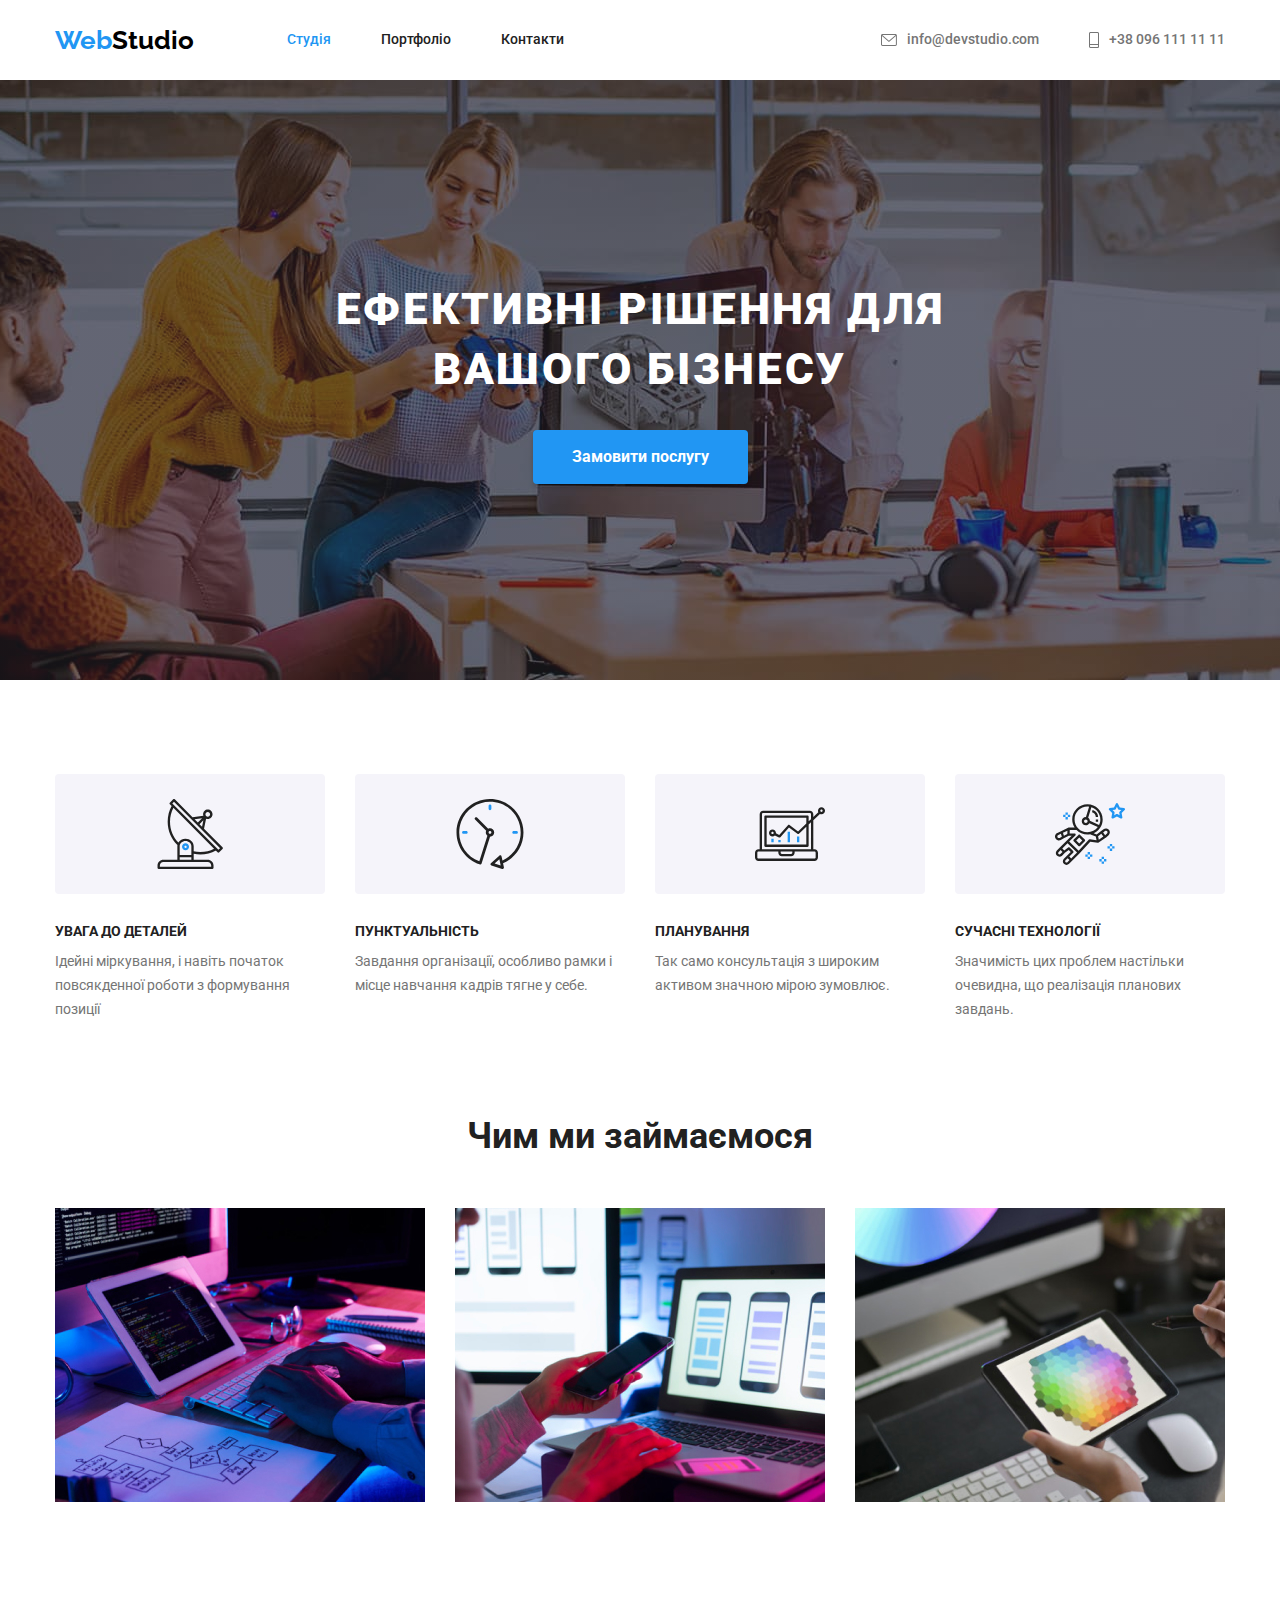
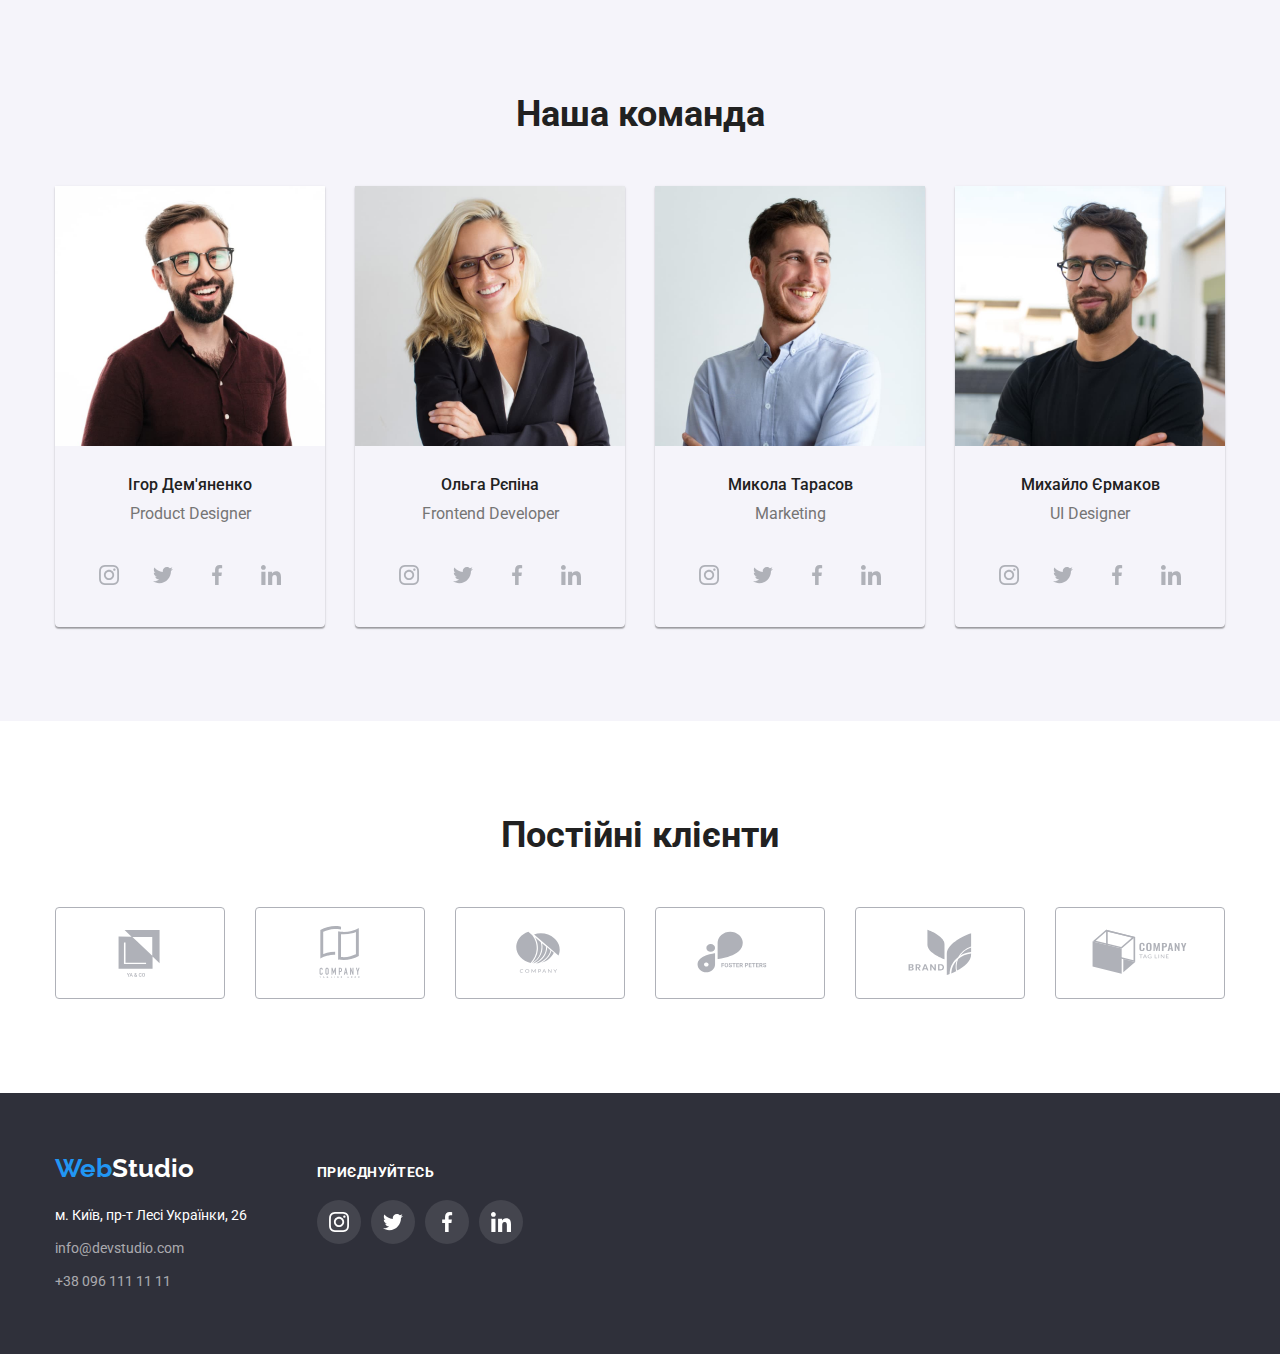
==== commit ba37258b: "fix error" ====
--- a/index.html
+++ b/index.html
@@ -50,8 +50,8 @@
   </header>
   <main>
     <!-- секция 1 с фото рекламы -->
-    <section class="deskription overlay">
-      <div class="containet">
+    <section class="section hero">
+      <div class="containet deskription overlay">
         <h1 class="deskription-title">Ефективні рішення для вашого бізнесу</h1>
         <button type="button" class="deskription-button link">Замовити послугу</button>
       </div>
@@ -131,7 +131,7 @@
     </section>
     <!-- секция  о нас -->
     <section class="section about">
-      <div class="container ">
+      <div class="container">
         <h2 class="section-title">Наша команда</h2>
         <ul class="about-list list">
           <li class="item">
--- a/css/styles.css
+++ b/css/styles.css
@@ -166,15 +166,21 @@
   height: 16px;
   fill: currentColor;
 }
-
+.page-header {
+  border-bottom: 1px solid var(--color-border-header);
+}
 /* блок майн */
 /* блок секция */
 /* Deskription */
+.section {
+  margin-bottom: 94px;
+}
+.hero {
+  background-color: var(--color-bg-footer);
+}
 .deskription {
   padding-top: 200px;
-  background-color: var(--color-bg-footer);
   text-align: center;
-  margin-bottom: 94px;
 }
 
 .deskription-title {
@@ -242,9 +248,6 @@
 }
 
 /* feature */
-.section {
-  padding-bottom: 94px;
-}
 
 .feature-list p {
   margin: 0;
@@ -306,6 +309,9 @@
   background-color: var(--color-about);
   padding-top: 94px;
 }
+.about > .container {
+  padding-bottom: 94px;
+}
 
 .about-list {
   display: flex;
@@ -379,9 +385,9 @@
 }
 
 /* client */
-.client {
+/* .client {
   padding-top: 94px;
-}
+} */
 
 .client-list {
   display: flex;
@@ -471,6 +477,7 @@
   gap: 9px;
   display: flex;
   margin-top: 9px;
+  margin-bottom: 60px;
   flex-direction: column;
 }
 
